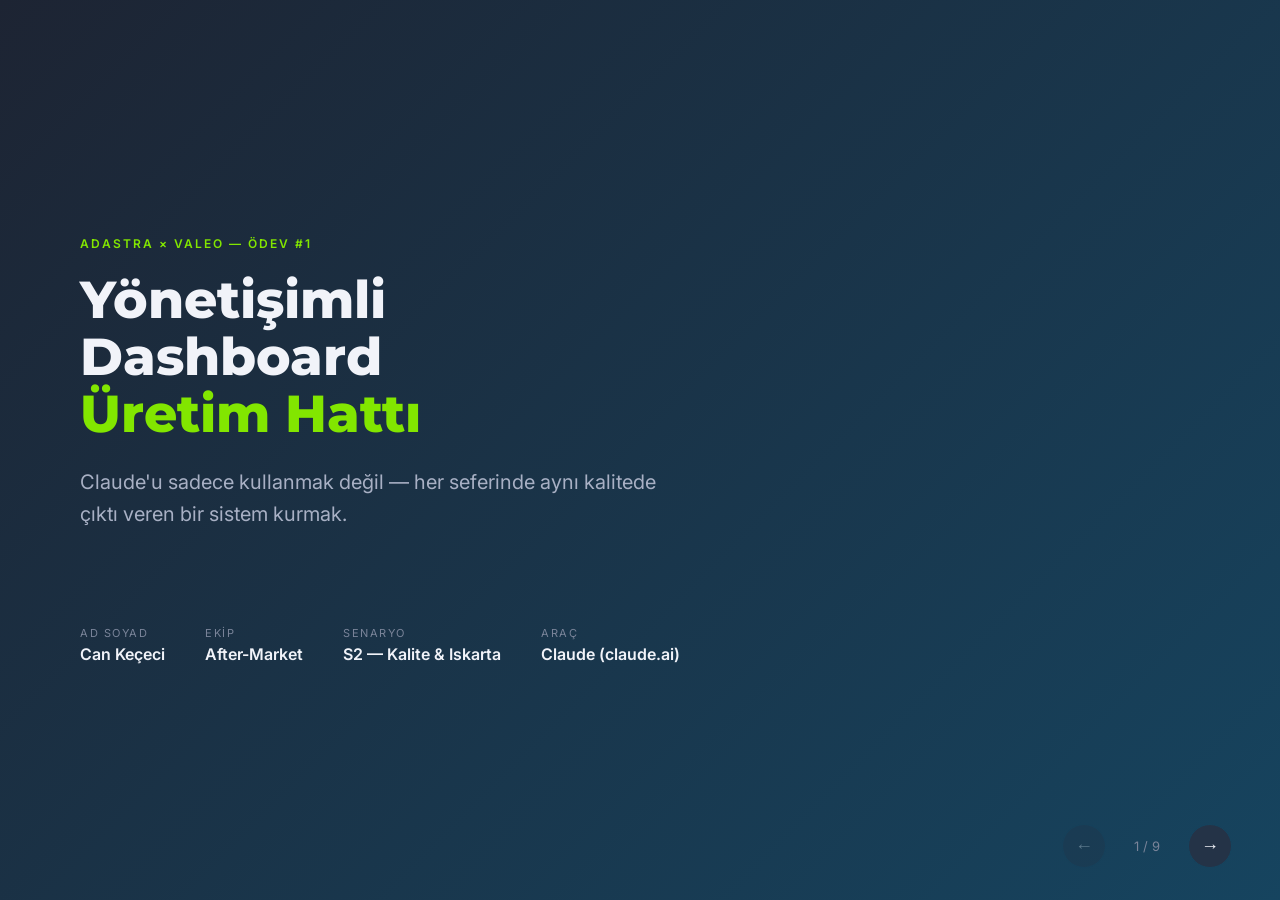
==== sunum.html @ 4c7a474b "Add presentation slides (sunum.html) https://claude.ai/code/session_01RUdrBZjEtfaz4QVchekswq" ====
<!DOCTYPE html>
<html lang="tr">
<head>
  <meta charset="UTF-8" />
  <meta name="viewport" content="width=device-width, initial-scale=1.0" />
  <title>VALEO — Ödev #1 Sunum</title>
  <style>
    @import url('https://fonts.googleapis.com/css2?family=Montserrat:wght@400;600;700;800&family=Inter:wght@400;500;600&display=swap');

    * { box-sizing: border-box; margin: 0; padding: 0; }

    body {
      font-family: 'Inter', sans-serif;
      background: #1D2433;
      color: #F1F3F9;
      height: 100vh;
      overflow: hidden;
    }

    .slides { width: 100%; height: 100vh; }

    .slide {
      display: none;
      width: 100%;
      height: 100vh;
      padding: 60px 80px;
      flex-direction: column;
      justify-content: center;
      position: relative;
    }
    .slide.active { display: flex; }

    /* Slide backgrounds */
    .slide-1 { background: linear-gradient(135deg, #1D2433 0%, #16445F 100%); }
    .slide-2 { background: #1D2433; }
    .slide-3 { background: #1D2433; }
    .slide-4 { background: #243347; }
    .slide-5 { background: #1D2433; }
    .slide-6 { background: #243347; }
    .slide-7 { background: #1D2433; }
    .slide-8 { background: #243347; }
    .slide-9 { background: linear-gradient(135deg, #16445F 0%, #1D2433 100%); }

    /* Typography */
    .tag {
      font-family: 'Inter', sans-serif;
      font-size: 12px;
      font-weight: 600;
      letter-spacing: 2px;
      text-transform: uppercase;
      color: #82E600;
      margin-bottom: 20px;
    }

    h1 {
      font-family: 'Montserrat', sans-serif;
      font-size: 52px;
      font-weight: 800;
      line-height: 1.1;
      margin-bottom: 24px;
    }

    h2 {
      font-family: 'Montserrat', sans-serif;
      font-size: 36px;
      font-weight: 700;
      margin-bottom: 32px;
      color: #F1F3F9;
    }

    h3 {
      font-family: 'Montserrat', sans-serif;
      font-size: 22px;
      font-weight: 600;
      color: #82E600;
      margin-bottom: 12px;
    }

    p {
      font-size: 18px;
      line-height: 1.7;
      color: #A8B0C4;
      max-width: 700px;
    }

    .accent { color: #82E600; }

    /* Cards */
    .cards {
      display: grid;
      gap: 20px;
      margin-top: 8px;
    }
    .cards-2 { grid-template-columns: 1fr 1fr; }
    .cards-3 { grid-template-columns: 1fr 1fr 1fr; }

    .card {
      background: #1D2433;
      border: 1px solid #16445F;
      border-radius: 12px;
      padding: 28px;
    }
    .card-green { border-left: 4px solid #82E600; }
    .card-blue  { border-left: 4px solid #16445F; }
    .card-red   { border-left: 4px solid #EF4444; }

    .card p { font-size: 15px; margin-top: 8px; }

    /* Big stat */
    .stat-row {
      display: flex;
      gap: 40px;
      margin-top: 16px;
    }
    .stat {
      text-align: center;
    }
    .stat-num {
      font-family: 'Montserrat', sans-serif;
      font-size: 48px;
      font-weight: 800;
      color: #82E600;
    }
    .stat-label {
      font-size: 13px;
      color: #7A8499;
      margin-top: 4px;
    }

    /* List */
    ul { list-style: none; margin-top: 8px; }
    ul li {
      font-size: 17px;
      color: #D8DCE8;
      padding: 10px 0;
      border-bottom: 1px solid #16445F;
      display: flex;
      align-items: center;
      gap: 12px;
    }
    ul li:last-child { border-bottom: none; }
    ul li .dot {
      width: 8px; height: 8px;
      background: #82E600;
      border-radius: 50%;
      flex-shrink: 0;
    }

    /* Compare table */
    .compare {
      display: grid;
      grid-template-columns: 1fr 1fr;
      gap: 24px;
      margin-top: 16px;
    }
    .compare-col {
      background: #1D2433;
      border-radius: 12px;
      padding: 28px;
      border: 1px solid #16445F;
    }
    .compare-col.bad  { border-top: 4px solid #EF4444; }
    .compare-col.good { border-top: 4px solid #82E600; }
    .compare-col h3 { font-size: 18px; margin-bottom: 16px; }
    .compare-col.bad h3  { color: #EF4444; }
    .compare-col.good h3 { color: #82E600; }
    .compare-col ul li { font-size: 15px; color: #A8B0C4; }

    /* Badge */
    .badge {
      display: inline-block;
      background: rgba(130,230,0,0.15);
      color: #82E600;
      border: 1px solid #82E600;
      border-radius: 20px;
      padding: 4px 14px;
      font-size: 13px;
      font-weight: 600;
      margin-bottom: 20px;
    }

    /* Cover subtitle */
    .cover-sub {
      font-size: 20px;
      color: #A8B0C4;
      margin-bottom: 48px;
      max-width: 600px;
      line-height: 1.6;
    }

    .cover-meta {
      display: flex;
      gap: 40px;
      margin-top: 48px;
    }
    .cover-meta-item label {
      font-size: 11px;
      letter-spacing: 1.5px;
      text-transform: uppercase;
      color: #7A8499;
      display: block;
      margin-bottom: 4px;
    }
    .cover-meta-item span {
      font-size: 16px;
      font-weight: 600;
      color: #F1F3F9;
    }

    /* Nav */
    .nav {
      position: fixed;
      bottom: 32px;
      right: 48px;
      display: flex;
      align-items: center;
      gap: 16px;
      z-index: 100;
    }
    .nav button {
      background: #243347;
      border: 1px solid #16445F;
      color: #F1F3F9;
      width: 44px; height: 44px;
      border-radius: 50%;
      font-size: 18px;
      cursor: pointer;
      transition: background 0.15s;
    }
    .nav button:hover { background: #82E600; color: #1D2433; }
    .nav button:disabled { opacity: 0.3; cursor: default; }
    .nav button:disabled:hover { background: #243347; color: #F1F3F9; }
    #slide-counter {
      font-size: 13px;
      color: #7A8499;
      min-width: 50px;
      text-align: center;
    }

    /* Progress bar */
    .progress {
      position: fixed;
      top: 0; left: 0;
      height: 3px;
      background: #82E600;
      transition: width 0.3s;
    }

    /* Scenario boxes */
    .scenario-grid {
      display: grid;
      grid-template-columns: 1fr 1fr 1fr;
      gap: 16px;
      margin-top: 16px;
    }
    .scenario-box {
      background: #1D2433;
      border: 1px solid #16445F;
      border-radius: 10px;
      padding: 20px;
    }
    .scenario-num {
      font-family: 'Montserrat', sans-serif;
      font-size: 28px;
      font-weight: 800;
      color: #82E600;
    }
    .scenario-box p { font-size: 13px; margin-top: 6px; }

    .divider {
      width: 48px;
      height: 4px;
      background: #82E600;
      border-radius: 2px;
      margin-bottom: 24px;
    }
  </style>
</head>
<body>

<div class="progress" id="progress"></div>

<div class="slides">

  <!-- Slayt 1: Kapak -->
  <div class="slide slide-1 active">
    <div class="tag">AdAstra × VALEO — Ödev #1</div>
    <h1>Yönetişimli<br>Dashboard<br><span class="accent">Üretim Hattı</span></h1>
    <p class="cover-sub">Claude'u sadece kullanmak değil — her seferinde aynı kalitede çıktı veren bir sistem kurmak.</p>
    <div class="cover-meta">
      <div class="cover-meta-item">
        <label>Ad Soyad</label>
        <span>Can Keçeci</span>
      </div>
      <div class="cover-meta-item">
        <label>Ekip</label>
        <span>After-Market</span>
      </div>
      <div class="cover-meta-item">
        <label>Senaryo</label>
        <span>S2 — Kalite & Iskarta</span>
      </div>
      <div class="cover-meta-item">
        <label>Araç</label>
        <span>Claude (claude.ai)</span>
      </div>
    </div>
  </div>

  <!-- Slayt 2: Problem -->
  <div class="slide slide-2">
    <div class="tag">Problem</div>
    <div class="divider"></div>
    <h2>Neden sadece<br>"prompt yazmak" yetmez?</h2>
    <div class="cards cards-2">
      <div class="card card-red">
        <h3>Şans faktörü</h3>
        <p>Yönetişim olmadan aynı prompt her seferinde farklı çıktı verir. Tutarsızlık kurumsal kullanımda kabul edilemez.</p>
      </div>
      <div class="card card-red">
        <h3>Ölçeklenemiyor</h3>
        <p>Onlarca kişi aynı standardı sohbete yapıştırırsa token maliyeti katlanır, sonuçlar yine de tutarsız olur.</p>
      </div>
      <div class="card card-green">
        <h3>Çözüm: Yönetişim katmanı</h3>
        <p>Kurallar + standart + veri → Project katmanına taşınır. Sohbet kısa kalır, çıktı her zaman standartta gelir.</p>
      </div>
      <div class="card card-green">
        <h3>Bu ödevin özü</h3>
        <p>İyi çıktı şansa bağlı değil. Sistem kurulunca her seferinde aynı kalite gelir — kişiden bağımsız.</p>
      </div>
    </div>
  </div>

  <!-- Slayt 3: Senaryo & Veri -->
  <div class="slide slide-3">
    <div class="tag">Senaryo & Veri</div>
    <div class="divider"></div>
    <h2>S2 — Kalite & Iskarta Takibi</h2>
    <p style="margin-bottom: 32px;">VALEO üretim hatlarında kalite sorunlarını izlemek, hata tipi / hat / tespit aşaması bazında iskartayı analiz etmek ve aksiyon önceliklendirmek için Kalite Mühendisi'ne yönelik dashboard.</p>
    <div class="stat-row">
      <div class="stat">
        <div class="stat-num">200</div>
        <div class="stat-label">Kayıt (sentetik)</div>
      </div>
      <div class="stat">
        <div class="stat-num">4</div>
        <div class="stat-label">Üretim Hattı</div>
      </div>
      <div class="stat">
        <div class="stat-num">7</div>
        <div class="stat-label">Hata Tipi</div>
      </div>
      <div class="stat">
        <div class="stat-num">39K</div>
        <div class="stat-label">Toplam PPM</div>
      </div>
      <div class="stat">
        <div class="stat-num">3.3M₺</div>
        <div class="stat-label">Toplam Iskarta</div>
      </div>
    </div>
  </div>

  <!-- Slayt 4: Yönetişim Mimarisi -->
  <div class="slide slide-4">
    <div class="tag">Yönetişim Mimarisi</div>
    <div class="divider"></div>
    <h2>3 katmanlı sistem</h2>
    <div class="cards cards-3">
      <div class="card card-green">
        <h3>Kalıcı Talimat</h3>
        <p>10 kural Project Instructions'a yazıldı. Her sohbette otomatik geçerli — tekrar yazmak gerekmiyor.</p>
        <br>
        <p style="color:#82E600; font-size:13px;">Veriyi koda gömme · Türkçe etiket · ₺ biçimi · inline CSS yasak</p>
      </div>
      <div class="card card-green">
        <h3>Knowledge Dosyası</h3>
        <p>Üretim standardı (renk, tipografi, ekran anatomisi) Knowledge'a yüklendi. Sohbete yapıştırılmıyor.</p>
        <br>
        <p style="color:#82E600; font-size:13px;">uretim-standardi.md · renk.md</p>
      </div>
      <div class="card card-green">
        <h3>Veri Dosyası</h3>
        <p>200 satır veri.csv Knowledge olarak bağlandı. Sohbete kopyala-yapıştır yok, bağlam şişmiyor.</p>
        <br>
        <p style="color:#82E600; font-size:13px;">veri.csv → 483 Deformasyon ✅</p>
      </div>
    </div>
  </div>

  <!-- Slayt 5: Tur A vs B -->
  <div class="slide slide-5">
    <div class="tag">Karşılaştırma</div>
    <div class="divider"></div>
    <h2>Tur A vs Tur B</h2>
    <div class="compare">
      <div class="compare-col bad">
        <h3>Tur A — Donatımsız</h3>
        <ul>
          <li><div class="dot" style="background:#EF4444"></div>Yönetişim yok, boş sohbet</li>
          <li><div class="dot" style="background:#EF4444"></div>Veri koda gömülmüş (32 satır)</li>
          <li><div class="dot" style="background:#EF4444"></div>Inline CSS — standart dışı</li>
          <li><div class="dot" style="background:#EF4444"></div>Türkçe/İngilizce karışık etiket</li>
          <li><div class="dot" style="background:#EF4444"></div>Boş veri durumu yok</li>
        </ul>
      </div>
      <div class="compare-col good">
        <h3>Tur B — Donatılmış</h3>
        <ul>
          <li><div class="dot"></div>Project + Talimat + Knowledge aktif</li>
          <li><div class="dot"></div>Veri Knowledge'dan canlı okundu</li>
          <li><div class="dot"></div>Ayrı style.css — standart uygulandı</li>
          <li><div class="dot"></div>Tüm etiketler Türkçe</li>
          <li><div class="dot"></div>Her ekranda boş/hata/yükleme durumu</li>
        </ul>
      </div>
    </div>
  </div>

  <!-- Slayt 6: Dashboard -->
  <div class="slide slide-6">
    <div class="tag">Çıktı</div>
    <div class="divider"></div>
    <h2>4 Ekranlı Dashboard</h2>
    <div class="cards cards-2">
      <div class="card card-blue">
        <h3>E1 — Özet KPI</h3>
        <p>PPM, İlk Geçiş Verimi, Toplam Iskarta ₺, Müşteri İade oranı. Renk = anlam: kırmızı kritik, yeşil iyi.</p>
      </div>
      <div class="card card-blue">
        <h3>E2 — Trend</h3>
        <p>Haftalık PPM trend çizgisi + aylık iskarta maliyet grafiği. İyileşiyor mu, kötüleşiyor mu?</p>
      </div>
      <div class="card card-blue">
        <h3>E3 — Pareto</h3>
        <p>Hata tipi Pareto analizi + hat bazlı maliyet kırılımı. Hangi hata en fazla maliyet yaratıyor?</p>
      </div>
      <div class="card card-blue">
        <h3>E4 — Detay</h3>
        <p>Filtrelenebilir kayıt tablosu. Hat, hata tipi, tespit aşamasına göre filtreleme + durum sütunu.</p>
      </div>
    </div>
  </div>

  <!-- Slayt 7: Doğrulama -->
  <div class="slide slide-7">
    <div class="tag">Doğrulama</div>
    <div class="divider"></div>
    <h2>6 Senaryo — 6/6 Başarılı</h2>
    <div class="scenario-grid">
      <div class="scenario-box">
        <div class="scenario-num">S1</div>
        <h3 style="font-size:15px; margin:8px 0 4px;">Tekrarlanabilirlik</h3>
        <p>Aynı prompt 2 kez → aynı 4 ekran yapısı, aynı standart ✅</p>
      </div>
      <div class="scenario-box">
        <div class="scenario-num">S2</div>
        <h3 style="font-size:15px; margin:8px 0 4px;">Boş Veri</h3>
        <p>Veri sıfırlandı → dashboard çökmedi, boş-durum mesajı gösterdi ✅</p>
      </div>
      <div class="scenario-box">
        <div class="scenario-num">S3</div>
        <h3 style="font-size:15px; margin:8px 0 4px;">Kural İhlali</h3>
        <p>"Veriyi koda göm" istendi → talimat engelledi, Knowledge'dan okudu ✅</p>
      </div>
      <div class="scenario-box">
        <div class="scenario-num">S4</div>
        <h3 style="font-size:15px; margin:8px 0 4px;">Standart Uygulanışı</h3>
        <p>"KPI panosu üret" → 2 kelimeyle tüm standart otomatik geldi ✅</p>
      </div>
      <div class="scenario-box">
        <div class="scenario-num">S5</div>
        <h3 style="font-size:15px; margin:8px 0 4px;">Canlı Veri</h3>
        <p>Deformasyon sorgusu → Claude: 483, CSV: 483 — birebir eşleşti ✅</p>
      </div>
      <div class="scenario-box">
        <div class="scenario-num">S6</div>
        <h3 style="font-size:15px; margin:8px 0 4px;">Context Bütçesi</h3>
        <p>Claude kendi bağlam yönetimi mimarisini açıkladı ✅</p>
      </div>
    </div>
  </div>

  <!-- Slayt 8: Öğrenilen -->
  <div class="slide slide-8">
    <div class="tag">Öğrenilenler</div>
    <div class="divider"></div>
    <h2>3 Temel Çıkarım</h2>
    <ul style="max-width: 700px;">
      <li>
        <div class="dot"></div>
        <div>
          <strong>Yönetişim = tekrarlanabilirlik.</strong>
          <span style="color:#A8B0C4;"> Talimat + Knowledge olmadan iyi çıktı şansa bağlı. Sistem kurulunca şans denklemden çıkıyor.</span>
        </div>
      </li>
      <li>
        <div class="dot"></div>
        <div>
          <strong>Context bütçesi kurumsal önceliktir.</strong>
          <span style="color:#A8B0C4;"> Standartları sohbete yapıştırmak yerine Knowledge'a taşımak token maliyetini ve tutarsızlığı aynı anda çözüyor.</span>
        </div>
      </li>
      <li>
        <div class="dot"></div>
        <div>
          <strong>Değerlendirilen çıktı değil, sistem.</strong>
          <span style="color:#A8B0C4;"> Tek seferlik güzel dashboard yapmak kolay. Aynı standardı her seferinde üreten bir yapı kurmak asıl yetkinlik.</span>
        </div>
      </li>
    </ul>
  </div>

  <!-- Slayt 9: Kapanış -->
  <div class="slide slide-9">
    <div class="tag">Teşekkürler</div>
    <h1>Sistem kuruldu.<br><span class="accent">Standart</span><br>artık otomatik.</h1>
    <div class="cover-meta" style="margin-top: 48px;">
      <div class="cover-meta-item">
        <label>Ad Soyad</label>
        <span>Can Keçeci</span>
      </div>
      <div class="cover-meta-item">
        <label>Araç</label>
        <span>Claude (claude.ai)</span>
      </div>
      <div class="cover-meta-item">
        <label>Senaryo</label>
        <span>S2 — Kalite & Iskarta</span>
      </div>
      <div class="cover-meta-item">
        <label>Sonuç</label>
        <span style="color:#82E600;">6/6 Doğrulama ✅</span>
      </div>
    </div>
  </div>

</div>

<!-- Navigation -->
<div class="nav">
  <button id="prev" onclick="changeSlide(-1)" disabled>←</button>
  <span id="slide-counter">1 / 9</span>
  <button id="next" onclick="changeSlide(1)">→</button>
</div>

<script>
  let current = 0;
  const slides = document.querySelectorAll('.slide');
  const total = slides.length;

  function changeSlide(dir) {
    slides[current].classList.remove('active');
    current = Math.max(0, Math.min(total - 1, current + dir));
    slides[current].classList.add('active');
    document.getElementById('slide-counter').textContent = (current + 1) + ' / ' + total;
    document.getElementById('prev').disabled = current === 0;
    document.getElementById('next').disabled = current === total - 1;
    document.getElementById('progress').style.width = ((current + 1) / total * 100) + '%';
  }

  document.addEventListener('keydown', function(e) {
    if (e.key === 'ArrowRight' || e.key === 'ArrowDown') changeSlide(1);
    if (e.key === 'ArrowLeft'  || e.key === 'ArrowUp')   changeSlide(-1);
  });

  document.getElementById('progress').style.width = (1 / total * 100) + '%';
</script>
</body>
</html>
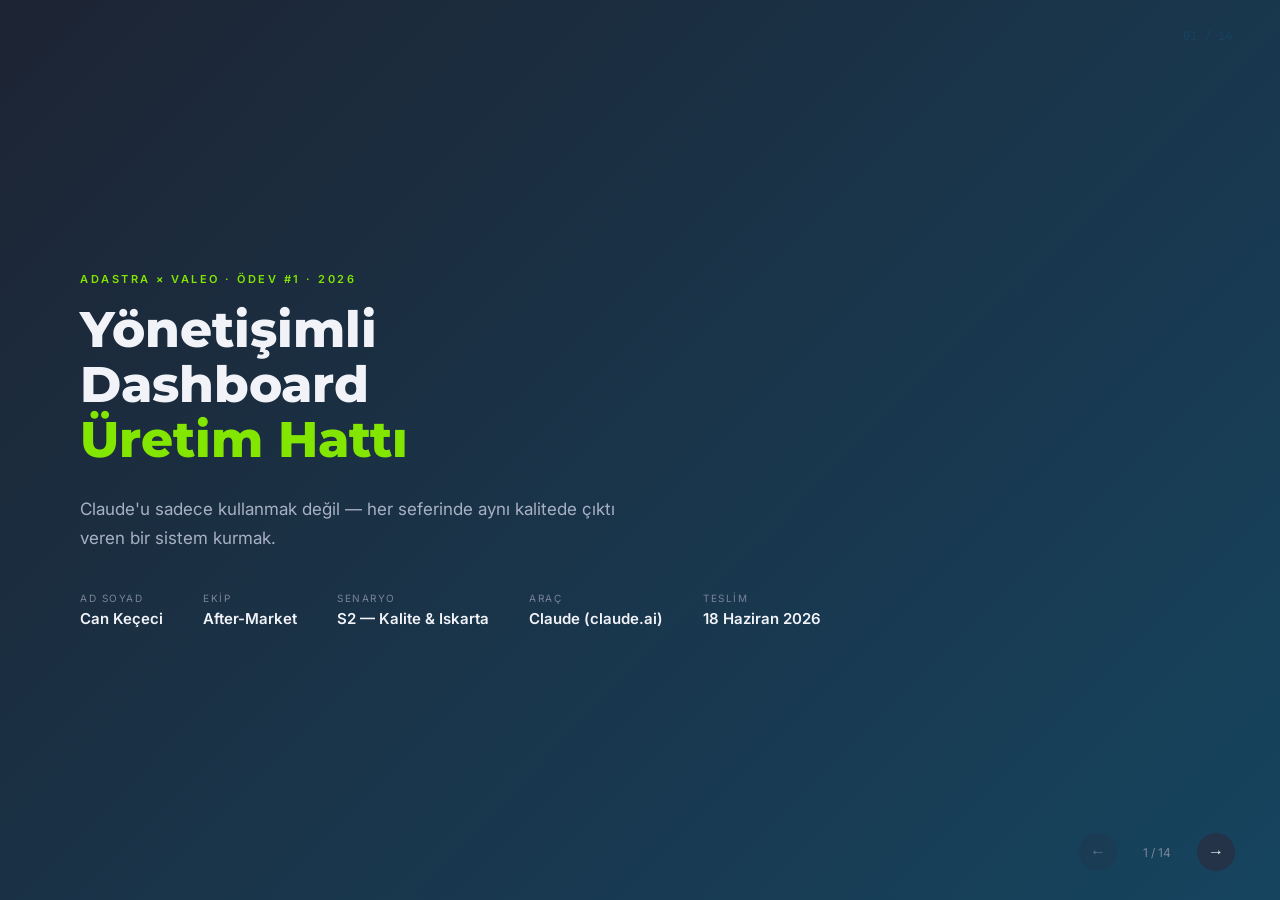
==== commit ca0ad980: "Update presentation to 14 detailed slides https://claude.ai/code/session_01RUdrBZjEtfaz4QVchekswq" ====
--- a/sunum.html
+++ b/sunum.html
@@ -5,7 +5,7 @@
   <meta name="viewport" content="width=device-width, initial-scale=1.0" />
   <title>VALEO — Ödev #1 Sunum</title>
   <style>
-    @import url('https://fonts.googleapis.com/css2?family=Montserrat:wght@400;600;700;800&family=Inter:wght@400;500;600&display=swap');
+    @import url('https://fonts.googleapis.com/css2?family=Montserrat:wght@400;600;700;800&family=Inter:wght@400;500;600&family=JetBrains+Mono:wght@400;500&display=swap');
 
     * { box-sizing: border-box; margin: 0; padding: 0; }
 
@@ -23,221 +23,219 @@
       display: none;
       width: 100%;
       height: 100vh;
-      padding: 60px 80px;
+      padding: 52px 80px;
       flex-direction: column;
       justify-content: center;
       position: relative;
     }
     .slide.active { display: flex; }
 
-    /* Slide backgrounds */
-    .slide-1 { background: linear-gradient(135deg, #1D2433 0%, #16445F 100%); }
-    .slide-2 { background: #1D2433; }
-    .slide-3 { background: #1D2433; }
-    .slide-4 { background: #243347; }
-    .slide-5 { background: #1D2433; }
-    .slide-6 { background: #243347; }
-    .slide-7 { background: #1D2433; }
-    .slide-8 { background: #243347; }
-    .slide-9 { background: linear-gradient(135deg, #16445F 0%, #1D2433 100%); }
-
-    /* Typography */
+    .slide-cover  { background: linear-gradient(135deg, #1D2433 0%, #16445F 100%); }
+    .slide-dark   { background: #1D2433; }
+    .slide-mid    { background: #243347; }
+    .slide-close  { background: linear-gradient(135deg, #16445F 0%, #1D2433 100%); }
+
     .tag {
-      font-family: 'Inter', sans-serif;
-      font-size: 12px;
+      font-size: 11px;
       font-weight: 600;
-      letter-spacing: 2px;
+      letter-spacing: 2.5px;
       text-transform: uppercase;
       color: #82E600;
+      margin-bottom: 16px;
+    }
+    .divider {
+      width: 40px; height: 4px;
+      background: #82E600;
+      border-radius: 2px;
       margin-bottom: 20px;
     }
-
     h1 {
       font-family: 'Montserrat', sans-serif;
-      font-size: 52px;
+      font-size: 50px;
       font-weight: 800;
       line-height: 1.1;
-      margin-bottom: 24px;
-    }
-
+      margin-bottom: 20px;
+    }
     h2 {
       font-family: 'Montserrat', sans-serif;
-      font-size: 36px;
+      font-size: 32px;
       font-weight: 700;
-      margin-bottom: 32px;
-      color: #F1F3F9;
-    }
-
+      margin-bottom: 24px;
+    }
     h3 {
       font-family: 'Montserrat', sans-serif;
-      font-size: 22px;
+      font-size: 15px;
       font-weight: 600;
       color: #82E600;
-      margin-bottom: 12px;
-    }
-
-    p {
-      font-size: 18px;
-      line-height: 1.7;
-      color: #A8B0C4;
-      max-width: 700px;
-    }
-
+      margin-bottom: 8px;
+    }
+    p { font-size: 15px; line-height: 1.65; color: #A8B0C4; }
     .accent { color: #82E600; }
+    strong { color: #F1F3F9; }
 
     /* Cards */
-    .cards {
-      display: grid;
-      gap: 20px;
-      margin-top: 8px;
-    }
+    .cards { display: grid; gap: 16px; }
     .cards-2 { grid-template-columns: 1fr 1fr; }
     .cards-3 { grid-template-columns: 1fr 1fr 1fr; }
+    .cards-4 { grid-template-columns: 1fr 1fr 1fr 1fr; }
 
     .card {
       background: #1D2433;
       border: 1px solid #16445F;
-      border-radius: 12px;
-      padding: 28px;
-    }
-    .card-green { border-left: 4px solid #82E600; }
-    .card-blue  { border-left: 4px solid #16445F; }
-    .card-red   { border-left: 4px solid #EF4444; }
-
-    .card p { font-size: 15px; margin-top: 8px; }
-
-    /* Big stat */
-    .stat-row {
-      display: flex;
-      gap: 40px;
-      margin-top: 16px;
-    }
-    .stat {
-      text-align: center;
-    }
+      border-radius: 10px;
+      padding: 22px;
+    }
+    .card-g { border-left: 3px solid #82E600; }
+    .card-b { border-left: 3px solid #16445F; }
+    .card-r { border-left: 3px solid #EF4444; }
+    .card-top-g { border-top: 3px solid #82E600; border-left: none; }
+    .card-top-r { border-top: 3px solid #EF4444; border-left: none; }
+
+    /* Stats */
+    .stat-row { display: flex; gap: 36px; margin-top: 16px; flex-wrap: wrap; }
+    .stat { text-align: center; }
     .stat-num {
       font-family: 'Montserrat', sans-serif;
-      font-size: 48px;
+      font-size: 44px;
       font-weight: 800;
       color: #82E600;
-    }
-    .stat-label {
-      font-size: 13px;
-      color: #7A8499;
-      margin-top: 4px;
-    }
+      line-height: 1;
+    }
+    .stat-label { font-size: 12px; color: #7A8499; margin-top: 6px; }
 
     /* List */
-    ul { list-style: none; margin-top: 8px; }
+    ul { list-style: none; }
     ul li {
-      font-size: 17px;
+      font-size: 15px;
       color: #D8DCE8;
-      padding: 10px 0;
+      padding: 9px 0;
       border-bottom: 1px solid #16445F;
       display: flex;
-      align-items: center;
-      gap: 12px;
+      align-items: flex-start;
+      gap: 10px;
     }
     ul li:last-child { border-bottom: none; }
-    ul li .dot {
-      width: 8px; height: 8px;
+    .dot {
+      width: 7px; height: 7px;
       background: #82E600;
       border-radius: 50%;
       flex-shrink: 0;
-    }
-
-    /* Compare table */
-    .compare {
-      display: grid;
-      grid-template-columns: 1fr 1fr;
-      gap: 24px;
-      margin-top: 16px;
-    }
+      margin-top: 5px;
+    }
+    .dot-r { background: #EF4444; }
+
+    /* Code */
+    code {
+      font-family: 'JetBrains Mono', monospace;
+      font-size: 13px;
+      background: #16445F;
+      color: #82E600;
+      padding: 2px 8px;
+      border-radius: 4px;
+    }
+
+    /* Compare */
+    .compare { display: grid; grid-template-columns: 1fr 1fr; gap: 20px; margin-top: 8px; }
     .compare-col {
       background: #1D2433;
-      border-radius: 12px;
-      padding: 28px;
+      border-radius: 10px;
+      padding: 24px;
       border: 1px solid #16445F;
     }
-    .compare-col.bad  { border-top: 4px solid #EF4444; }
-    .compare-col.good { border-top: 4px solid #82E600; }
-    .compare-col h3 { font-size: 18px; margin-bottom: 16px; }
-    .compare-col.bad h3  { color: #EF4444; }
+    .compare-col.bad  { border-top: 3px solid #EF4444; }
+    .compare-col.good { border-top: 3px solid #82E600; }
+    .compare-col h3 { font-size: 16px; margin-bottom: 14px; }
+    .compare-col.bad  h3 { color: #EF4444; }
     .compare-col.good h3 { color: #82E600; }
-    .compare-col ul li { font-size: 15px; color: #A8B0C4; }
-
-    /* Badge */
-    .badge {
-      display: inline-block;
-      background: rgba(130,230,0,0.15);
+
+    /* Scenario boxes */
+    .scenario-grid { display: grid; grid-template-columns: 1fr 1fr 1fr; gap: 14px; margin-top: 12px; }
+    .scenario-box {
+      background: #1D2433;
+      border: 1px solid #16445F;
+      border-radius: 10px;
+      padding: 18px;
+    }
+    .scenario-num {
+      font-family: 'Montserrat', sans-serif;
+      font-size: 26px;
+      font-weight: 800;
       color: #82E600;
-      border: 1px solid #82E600;
-      border-radius: 20px;
-      padding: 4px 14px;
-      font-size: 13px;
-      font-weight: 600;
-      margin-bottom: 20px;
-    }
-
-    /* Cover subtitle */
-    .cover-sub {
-      font-size: 20px;
-      color: #A8B0C4;
-      margin-bottom: 48px;
-      max-width: 600px;
-      line-height: 1.6;
-    }
-
-    .cover-meta {
-      display: flex;
-      gap: 40px;
-      margin-top: 48px;
-    }
+    }
+    .scenario-box h3 { font-size: 13px; margin: 6px 0 4px; }
+    .scenario-box p { font-size: 12px; }
+
+    /* Cover meta */
+    .cover-meta { display: flex; gap: 40px; margin-top: 40px; flex-wrap: wrap; }
     .cover-meta-item label {
-      font-size: 11px;
+      font-size: 10px;
       letter-spacing: 1.5px;
       text-transform: uppercase;
       color: #7A8499;
       display: block;
       margin-bottom: 4px;
     }
-    .cover-meta-item span {
-      font-size: 16px;
+    .cover-meta-item span { font-size: 15px; font-weight: 600; }
+
+    /* Badge */
+    .badge {
+      display: inline-block;
+      background: rgba(130,230,0,0.12);
+      color: #82E600;
+      border: 1px solid rgba(130,230,0,0.4);
+      border-radius: 20px;
+      padding: 3px 12px;
+      font-size: 12px;
       font-weight: 600;
-      color: #F1F3F9;
-    }
+      margin-right: 8px;
+      margin-bottom: 8px;
+    }
+    .badge-r {
+      background: rgba(239,68,68,0.12);
+      color: #EF4444;
+      border-color: rgba(239,68,68,0.4);
+    }
+
+    /* Two-col layout */
+    .two-col { display: grid; grid-template-columns: 1fr 1fr; gap: 40px; align-items: start; }
+    .two-col-3 { display: grid; grid-template-columns: 1.2fr 1fr; gap: 40px; align-items: start; }
+
+    /* Flow diagram */
+    .flow { display: flex; align-items: center; gap: 12px; margin: 16px 0; flex-wrap: wrap; }
+    .flow-box {
+      background: #243347;
+      border: 1px solid #16445F;
+      border-radius: 8px;
+      padding: 10px 16px;
+      font-size: 13px;
+      text-align: center;
+    }
+    .flow-arrow { color: #82E600; font-size: 20px; }
 
     /* Nav */
     .nav {
       position: fixed;
-      bottom: 32px;
-      right: 48px;
+      bottom: 28px;
+      right: 44px;
       display: flex;
       align-items: center;
-      gap: 16px;
+      gap: 14px;
       z-index: 100;
     }
     .nav button {
       background: #243347;
       border: 1px solid #16445F;
       color: #F1F3F9;
-      width: 44px; height: 44px;
+      width: 40px; height: 40px;
       border-radius: 50%;
-      font-size: 18px;
+      font-size: 16px;
       cursor: pointer;
       transition: background 0.15s;
     }
-    .nav button:hover { background: #82E600; color: #1D2433; }
+    .nav button:hover:not(:disabled) { background: #82E600; color: #1D2433; }
     .nav button:disabled { opacity: 0.3; cursor: default; }
-    .nav button:disabled:hover { background: #243347; color: #F1F3F9; }
-    #slide-counter {
-      font-size: 13px;
-      color: #7A8499;
-      min-width: 50px;
-      text-align: center;
-    }
-
-    /* Progress bar */
+    #slide-counter { font-size: 12px; color: #7A8499; min-width: 50px; text-align: center; }
+
     .progress {
       position: fixed;
       top: 0; left: 0;
@@ -246,293 +244,450 @@
       transition: width 0.3s;
     }
 
-    /* Scenario boxes */
-    .scenario-grid {
-      display: grid;
-      grid-template-columns: 1fr 1fr 1fr;
-      gap: 16px;
-      margin-top: 16px;
-    }
-    .scenario-box {
-      background: #1D2433;
-      border: 1px solid #16445F;
-      border-radius: 10px;
-      padding: 20px;
-    }
-    .scenario-num {
-      font-family: 'Montserrat', sans-serif;
-      font-size: 28px;
-      font-weight: 800;
-      color: #82E600;
-    }
-    .scenario-box p { font-size: 13px; margin-top: 6px; }
-
-    .divider {
-      width: 48px;
-      height: 4px;
-      background: #82E600;
-      border-radius: 2px;
-      margin-bottom: 24px;
+    /* Slide number top-right */
+    .slide-num {
+      position: absolute;
+      top: 28px; right: 48px;
+      font-size: 12px;
+      color: #16445F;
+      font-family: 'JetBrains Mono', monospace;
     }
   </style>
 </head>
 <body>
-
 <div class="progress" id="progress"></div>
-
 <div class="slides">
 
-  <!-- Slayt 1: Kapak -->
-  <div class="slide slide-1 active">
-    <div class="tag">AdAstra × VALEO — Ödev #1</div>
+  <!-- 1. KAPAK -->
+  <div class="slide slide-cover active">
+    <div class="slide-num">01 / 14</div>
+    <div class="tag">AdAstra × VALEO · Ödev #1 · 2026</div>
     <h1>Yönetişimli<br>Dashboard<br><span class="accent">Üretim Hattı</span></h1>
-    <p class="cover-sub">Claude'u sadece kullanmak değil — her seferinde aynı kalitede çıktı veren bir sistem kurmak.</p>
+    <p style="max-width:560px; font-size:17px; margin-top:8px;">Claude'u sadece kullanmak değil — her seferinde aynı kalitede çıktı veren bir sistem kurmak.</p>
     <div class="cover-meta">
-      <div class="cover-meta-item">
-        <label>Ad Soyad</label>
-        <span>Can Keçeci</span>
-      </div>
-      <div class="cover-meta-item">
-        <label>Ekip</label>
-        <span>After-Market</span>
-      </div>
-      <div class="cover-meta-item">
-        <label>Senaryo</label>
-        <span>S2 — Kalite & Iskarta</span>
-      </div>
-      <div class="cover-meta-item">
-        <label>Araç</label>
-        <span>Claude (claude.ai)</span>
-      </div>
-    </div>
-  </div>
-
-  <!-- Slayt 2: Problem -->
-  <div class="slide slide-2">
-    <div class="tag">Problem</div>
-    <div class="divider"></div>
-    <h2>Neden sadece<br>"prompt yazmak" yetmez?</h2>
-    <div class="cards cards-2">
-      <div class="card card-red">
-        <h3>Şans faktörü</h3>
-        <p>Yönetişim olmadan aynı prompt her seferinde farklı çıktı verir. Tutarsızlık kurumsal kullanımda kabul edilemez.</p>
-      </div>
-      <div class="card card-red">
-        <h3>Ölçeklenemiyor</h3>
-        <p>Onlarca kişi aynı standardı sohbete yapıştırırsa token maliyeti katlanır, sonuçlar yine de tutarsız olur.</p>
-      </div>
-      <div class="card card-green">
-        <h3>Çözüm: Yönetişim katmanı</h3>
-        <p>Kurallar + standart + veri → Project katmanına taşınır. Sohbet kısa kalır, çıktı her zaman standartta gelir.</p>
-      </div>
-      <div class="card card-green">
-        <h3>Bu ödevin özü</h3>
-        <p>İyi çıktı şansa bağlı değil. Sistem kurulunca her seferinde aynı kalite gelir — kişiden bağımsız.</p>
-      </div>
-    </div>
-  </div>
-
-  <!-- Slayt 3: Senaryo & Veri -->
-  <div class="slide slide-3">
-    <div class="tag">Senaryo & Veri</div>
+      <div class="cover-meta-item"><label>Ad Soyad</label><span>Can Keçeci</span></div>
+      <div class="cover-meta-item"><label>Ekip</label><span>After-Market</span></div>
+      <div class="cover-meta-item"><label>Senaryo</label><span>S2 — Kalite & Iskarta</span></div>
+      <div class="cover-meta-item"><label>Araç</label><span>Claude (claude.ai)</span></div>
+      <div class="cover-meta-item"><label>Teslim</label><span>18 Haziran 2026</span></div>
+    </div>
+  </div>
+
+  <!-- 2. SENARYO -->
+  <div class="slide slide-dark">
+    <div class="slide-num">02 / 14</div>
+    <div class="tag">Adım 1 — Senaryo Seçimi</div>
     <div class="divider"></div>
     <h2>S2 — Kalite & Iskarta Takibi</h2>
-    <p style="margin-bottom: 32px;">VALEO üretim hatlarında kalite sorunlarını izlemek, hata tipi / hat / tespit aşaması bazında iskartayı analiz etmek ve aksiyon önceliklendirmek için Kalite Mühendisi'ne yönelik dashboard.</p>
-    <div class="stat-row">
-      <div class="stat">
-        <div class="stat-num">200</div>
-        <div class="stat-label">Kayıt (sentetik)</div>
-      </div>
-      <div class="stat">
-        <div class="stat-num">4</div>
-        <div class="stat-label">Üretim Hattı</div>
-      </div>
-      <div class="stat">
-        <div class="stat-num">7</div>
-        <div class="stat-label">Hata Tipi</div>
-      </div>
-      <div class="stat">
-        <div class="stat-num">39K</div>
-        <div class="stat-label">Toplam PPM</div>
-      </div>
-      <div class="stat">
-        <div class="stat-num">3.3M₺</div>
-        <div class="stat-label">Toplam Iskarta</div>
-      </div>
-    </div>
-  </div>
-
-  <!-- Slayt 4: Yönetişim Mimarisi -->
-  <div class="slide slide-4">
-    <div class="tag">Yönetişim Mimarisi</div>
-    <div class="divider"></div>
-    <h2>3 katmanlı sistem</h2>
+    <div class="two-col">
+      <div>
+        <p style="font-size:16px; margin-bottom:20px;">VALEO üretim hatlarında ortaya çıkan kalite sorunlarını ve iskarta maliyetlerini izlemek, hata tipi / hat / tespit aşaması bazında analiz etmek ve aksiyon önceliklendirmek için tasarlandı.</p>
+        <p style="margin-bottom:16px;"><strong>Hedef Persona:</strong> Kalite Mühendisi</p>
+        <p><strong>Panonun cevapladığı 3 soru:</strong></p>
+        <ul style="margin-top:12px;">
+          <li><div class="dot"></div>Bu dönemde hangi hata tipi en fazla iskarta maliyetine yol açtı?</li>
+          <li><div class="dot"></div>PPM trendi iyileşiyor mu, kötüleşiyor mu?</li>
+          <li><div class="dot"></div>Müşteriye ulaşan hatalar hangi hat/parçada yoğunlaşıyor?</li>
+        </ul>
+      </div>
+      <div class="stat-row" style="flex-direction:column; gap:14px;">
+        <div class="card card-g">
+          <div class="stat-num" style="font-size:36px;">S2</div>
+          <p style="margin-top:4px;">7 senaryo arasından seçildi</p>
+        </div>
+        <div class="card card-b">
+          <h3>Persona</h3>
+          <p>Kalite Mühendisi — günlük hat takibi yapan, PPM ve iskarta maliyetini izleyen kullanıcı</p>
+        </div>
+      </div>
+    </div>
+  </div>
+
+  <!-- 3. SENTETİK VERİ -->
+  <div class="slide slide-mid">
+    <div class="slide-num">03 / 14</div>
+    <div class="tag">Adım 2 — Sentetik Veri</div>
+    <div class="divider"></div>
+    <h2>200 Satır Sentetik Veri Üretildi</h2>
+    <div class="two-col">
+      <div>
+        <p style="margin-bottom:20px;">Gerçek VALEO verisi kullanılmadı. Claude'a senaryo parametreleri verildi, <code>veri.csv</code> dosyası üretildi ve Claude Project'e Knowledge dosyası olarak yüklendi.</p>
+        <div class="cards cards-2" style="margin-top:8px;">
+          <div class="card card-b"><h3>Kolonlar</h3><p>Tarih · Parça No · Hat · Vardiya · Hata Tipi · Hata Adedi · Üretim Adedi · Iskarta ₺ · Tespit Aşaması</p></div>
+          <div class="card card-b"><h3>Dönem</h3><p>01.01.2024 – 15.07.2024<br>6.5 aylık üretim verisi</p></div>
+        </div>
+      </div>
+      <div class="stat-row" style="flex-direction:column; gap:10px; margin-top:0;">
+        <div style="display:grid; grid-template-columns:1fr 1fr; gap:10px;">
+          <div class="card"><div class="stat-num" style="font-size:36px;">200</div><div class="stat-label">Satır</div></div>
+          <div class="card"><div class="stat-num" style="font-size:36px;">4</div><div class="stat-label">Üretim Hattı</div></div>
+          <div class="card"><div class="stat-num" style="font-size:36px;">7</div><div class="stat-label">Hata Tipi</div></div>
+          <div class="card"><div class="stat-num" style="font-size:36px;">4</div><div class="stat-label">Tespit Aşaması</div></div>
+        </div>
+        <div class="card card-g"><div class="stat-num" style="font-size:28px;">~39K PPM</div><p style="margin-top:4px;">Toplam iskarta: ~3.3M ₺</p></div>
+      </div>
+    </div>
+  </div>
+
+  <!-- 4. YÖNETİŞİM KURULUMU -->
+  <div class="slide slide-dark">
+    <div class="slide-num">04 / 14</div>
+    <div class="tag">Adım 3 — Yönetişim Katmanı</div>
+    <div class="divider"></div>
+    <h2>Claude Project Kurulumu</h2>
     <div class="cards cards-3">
-      <div class="card card-green">
-        <h3>Kalıcı Talimat</h3>
-        <p>10 kural Project Instructions'a yazıldı. Her sohbette otomatik geçerli — tekrar yazmak gerekmiyor.</p>
+      <div class="card card-g">
+        <h3>1. Claude Project Açıldı</h3>
+        <p>claude.ai → Projects → "Kalite Ödev Dosyası" projesi oluşturuldu. Tüm yönetişim bileşenleri bu proje altında toplandı. Her yeni sohbet otomatik olarak bu bağlamda açıldı.</p>
+      </div>
+      <div class="card card-g">
+        <h3>2. Kalıcı Talimat Yazıldı</h3>
+        <p>Project Instructions alanına <strong>10 kural</strong> yazıldı. Örnekler:</p>
         <br>
-        <p style="color:#82E600; font-size:13px;">Veriyi koda gömme · Türkçe etiket · ₺ biçimi · inline CSS yasak</p>
-      </div>
-      <div class="card card-green">
-        <h3>Knowledge Dosyası</h3>
-        <p>Üretim standardı (renk, tipografi, ekran anatomisi) Knowledge'a yüklendi. Sohbete yapıştırılmıyor.</p>
+        <p><code>Veriyi koda gömme</code><br><code>Türkçe etiket kullan</code><br><code>₺ biçimi: 1.250.000 ₺</code><br><code>inline CSS yasak</code><br><code>Boş/hata/yükleme durumu zorunlu</code></p>
+      </div>
+      <div class="card card-g">
+        <h3>3. Knowledge Dosyası Yüklendi</h3>
+        <p><code>uretim-standardi.md</code> dosyası Project Knowledge'a yüklendi. Renk paleti, tipografi, 4 ekran anatomisi, grafik seçim kuralları burada. Sohbete yapıştırılmıyor — Claude ihtiyaç duyduğunda okuyor.</p>
+      </div>
+    </div>
+    <div style="margin-top:20px;">
+      <p style="font-size:14px; color:#7A8499;">Her yeni sohbette kurallar ve standart otomatik aktif — kullanıcının tekrar açıklamasına gerek yok.</p>
+    </div>
+  </div>
+
+  <!-- 5. GITHUB & CODE.GS -->
+  <div class="slide slide-mid">
+    <div class="slide-num">05 / 14</div>
+    <div class="tag">Adım 3 — Veri Bağlantısı</div>
+    <div class="divider"></div>
+    <h2>GitHub Kullanıldı — code.gs Neden Gerekmedi?</h2>
+    <div class="two-col">
+      <div>
+        <p style="margin-bottom:20px;">Tüm proje dosyaları <strong>GitHub reposunda</strong> tutuldu ve versiyon kontrolü sağlandı. Veri bağlantısı için ise farklı bir yol seçildi.</p>
+        <div class="card card-r" style="margin-bottom:16px;">
+          <h3 style="color:#EF4444;">code.gs nedir?</h3>
+          <p>Google Apps Script dosyasıdır. Google Sheets'teki veriyi dışarıya açan bir "kapıcı" görevi görür. Dashboard bu URL'ye fetch() yaparak canlı veri çeker.</p>
+        </div>
+        <div class="card card-r">
+          <h3 style="color:#EF4444;">Neden çalışmadı?</h3>
+          <p>VALEO kurumsal hesabı Apps Script dağıtımında "Anyone" erişimine izin vermiyor — sadece "Anyone within VALEO" seçeneği var. Dışarıdan bağlantı engellendi.</p>
+        </div>
+      </div>
+      <div>
+        <div class="card card-g" style="margin-bottom:16px;">
+          <h3>Kullanılan Çözüm</h3>
+          <p><code>veri.csv</code> dosyası Claude Project'e <strong>Knowledge dosyası</strong> olarak yüklendi. Claude her sohbette bu dosyayı okudu — connector veya backend olmadan.</p>
+        </div>
+        <div class="card card-g">
+          <h3>Kanıt</h3>
+          <p>"Deformasyon hata tipinin toplam adedi kaç?" sorusuna Claude <strong>483</strong> dedi. CSV'de bağımsız kontrol: <strong>483</strong> ✅ Veri gerçekten okundu, hard-coded değil.</p>
+        </div>
+        <div style="margin-top:16px;">
+          <div class="flow">
+            <div class="flow-box">veri.csv</div>
+            <div class="flow-arrow">→</div>
+            <div class="flow-box">Knowledge</div>
+            <div class="flow-arrow">→</div>
+            <div class="flow-box">Claude okur</div>
+            <div class="flow-arrow">→</div>
+            <div class="flow-box" style="border-color:#82E600; color:#82E600;">Dashboard</div>
+          </div>
+        </div>
+      </div>
+    </div>
+  </div>
+
+  <!-- 6. TUR A -->
+  <div class="slide slide-dark">
+    <div class="slide-num">06 / 14</div>
+    <div class="tag">Adım 4 — Tur A</div>
+    <div class="divider"></div>
+    <h2>Tur A — Donatımsız Oturum</h2>
+    <div class="two-col">
+      <div>
+        <p style="margin-bottom:20px;">Hiçbir yönetişim bileşeni aktif değil. Boş sohbet, Project yok, talimat yok, Knowledge yok. Aynı senaryo için dashboard istendi.</p>
+        <ul>
+          <li><div class="dot dot-r"></div>Veri koda gömüldü — 32 satır örnek veri, gerçek veri değil</li>
+          <li><div class="dot dot-r"></div>Inline CSS kullanıldı — standart dışı</li>
+          <li><div class="dot dot-r"></div>İngilizce/Türkçe karışık etiketler</li>
+          <li><div class="dot dot-r"></div>Para birimi biçimi tutarsız</li>
+          <li><div class="dot dot-r"></div>Boş veri durumu ele alınmadı</li>
+          <li><div class="dot dot-r"></div>Grafik seçimi standartsız</li>
+        </ul>
+      </div>
+      <div class="card card-r" style="padding:28px;">
+        <h3 style="color:#EF4444; font-size:18px; margin-bottom:16px;">Tur A Sonucu</h3>
+        <p style="font-size:16px; line-height:1.8;">Çıktı bir dashboard görünümüne sahip ama <strong>her şey şansa bağlı.</strong> Aynı promptu tekrar göndersen farklı bir çıktı gelir. Veri güncellense dashboard güncellenmez. Standart uygulanmamış.</p>
         <br>
-        <p style="color:#82E600; font-size:13px;">uretim-standardi.md · renk.md</p>
-      </div>
-      <div class="card card-green">
-        <h3>Veri Dosyası</h3>
-        <p>200 satır veri.csv Knowledge olarak bağlandı. Sohbete kopyala-yapıştır yok, bağlam şişmiyor.</p>
-        <br>
-        <p style="color:#82E600; font-size:13px;">veri.csv → 483 Deformasyon ✅</p>
-      </div>
-    </div>
-  </div>
-
-  <!-- Slayt 5: Tur A vs B -->
-  <div class="slide slide-5">
-    <div class="tag">Karşılaştırma</div>
-    <div class="divider"></div>
-    <h2>Tur A vs Tur B</h2>
-    <div class="compare">
-      <div class="compare-col bad">
-        <h3>Tur A — Donatımsız</h3>
+        <p style="color:#EF4444; font-size:14px; margin-top:8px;">Bu tek seferlik bir başarıdır — sistem değil.</p>
+      </div>
+    </div>
+  </div>
+
+  <!-- 7. TUR B -->
+  <div class="slide slide-mid">
+    <div class="slide-num">07 / 14</div>
+    <div class="tag">Adım 5 — Tur B</div>
+    <div class="divider"></div>
+    <h2>Tur B — Donatılmış Oturum</h2>
+    <div class="two-col">
+      <div>
+        <p style="margin-bottom:16px;">Project aktif, 10 kural geçerli, Knowledge yüklü, veri bağlı. <strong>Tek cümle prompt:</strong></p>
+        <div style="background:#16445F; border-radius:8px; padding:16px; margin-bottom:20px; border-left:3px solid #82E600;">
+          <code style="background:transparent; color:#F1F3F9; font-size:14px;">"veri.csv'deki veriyi oku, 4 ekranlı kalite dashboard'u üret."</code>
+        </div>
         <ul>
-          <li><div class="dot" style="background:#EF4444"></div>Yönetişim yok, boş sohbet</li>
-          <li><div class="dot" style="background:#EF4444"></div>Veri koda gömülmüş (32 satır)</li>
-          <li><div class="dot" style="background:#EF4444"></div>Inline CSS — standart dışı</li>
-          <li><div class="dot" style="background:#EF4444"></div>Türkçe/İngilizce karışık etiket</li>
-          <li><div class="dot" style="background:#EF4444"></div>Boş veri durumu yok</li>
+          <li><div class="dot"></div>Veri Knowledge'dan canlı okundu — koda gömülmedi</li>
+          <li><div class="dot"></div>Ayrı style.css üretildi — inline CSS yok</li>
+          <li><div class="dot"></div>Tüm etiketler Türkçe — otomatik</li>
+          <li><div class="dot"></div>₺ biçimi standarda uygun: 1.250.000 ₺</li>
+          <li><div class="dot"></div>Her ekranda boş/hata/yükleme durumu</li>
+          <li><div class="dot"></div>Renk = anlam: kırmızı kritik, yeşil iyi</li>
         </ul>
       </div>
-      <div class="compare-col good">
-        <h3>Tur B — Donatılmış</h3>
-        <ul>
-          <li><div class="dot"></div>Project + Talimat + Knowledge aktif</li>
-          <li><div class="dot"></div>Veri Knowledge'dan canlı okundu</li>
-          <li><div class="dot"></div>Ayrı style.css — standart uygulandı</li>
-          <li><div class="dot"></div>Tüm etiketler Türkçe</li>
-          <li><div class="dot"></div>Her ekranda boş/hata/yükleme durumu</li>
-        </ul>
-      </div>
-    </div>
-  </div>
-
-  <!-- Slayt 6: Dashboard -->
-  <div class="slide slide-6">
-    <div class="tag">Çıktı</div>
+      <div>
+        <div class="card card-g" style="margin-bottom:14px;">
+          <h3>Tur A vs Tur B — Tek Fark</h3>
+          <p>Prompt değişmedi. Araç değişmedi. Tek fark <strong>yönetişim katmanı.</strong> Aynı istek → Tur A'da tutarsız, Tur B'de her seferinde standart çıktı.</p>
+        </div>
+        <div class="card card-g">
+          <h3>Tekrarlanabilirlik</h3>
+          <p>Aynı prompt 2. kez gönderildi — aynı 4 ekran yapısı, aynı Türkçe etiketler, aynı standart geldi. Sistem kararlı.</p>
+        </div>
+      </div>
+    </div>
+  </div>
+
+  <!-- 8. 4 EKRANLI DASHBOARD -->
+  <div class="slide slide-dark">
+    <div class="slide-num">08 / 14</div>
+    <div class="tag">Adım 5 — Dashboard Çıktısı</div>
     <div class="divider"></div>
     <h2>4 Ekranlı Dashboard</h2>
-    <div class="cards cards-2">
-      <div class="card card-blue">
+    <div class="cards cards-4">
+      <div class="card card-b">
         <h3>E1 — Özet KPI</h3>
-        <p>PPM, İlk Geçiş Verimi, Toplam Iskarta ₺, Müşteri İade oranı. Renk = anlam: kırmızı kritik, yeşil iyi.</p>
-      </div>
-      <div class="card card-blue">
-        <h3>E2 — Trend</h3>
-        <p>Haftalık PPM trend çizgisi + aylık iskarta maliyet grafiği. İyileşiyor mu, kötüleşiyor mu?</p>
-      </div>
-      <div class="card card-blue">
-        <h3>E3 — Pareto</h3>
-        <p>Hata tipi Pareto analizi + hat bazlı maliyet kırılımı. Hangi hata en fazla maliyet yaratıyor?</p>
-      </div>
-      <div class="card card-blue">
-        <h3>E4 — Detay</h3>
-        <p>Filtrelenebilir kayıt tablosu. Hat, hata tipi, tespit aşamasına göre filtreleme + durum sütunu.</p>
-      </div>
-    </div>
-  </div>
-
-  <!-- Slayt 7: Doğrulama -->
-  <div class="slide slide-7">
-    <div class="tag">Doğrulama</div>
-    <div class="divider"></div>
-    <h2>6 Senaryo — 6/6 Başarılı</h2>
+        <p>PPM · İlk Geçiş Verimi · Toplam Iskarta ₺ · Müşteri İade oranı</p>
+        <br><p style="color:#82E600; font-size:13px;">Renk = anlam · Kırmızı kritik · Yeşil iyi</p>
+      </div>
+      <div class="card card-b">
+        <h3>E2 — Trend Grafik</h3>
+        <p>Haftalık PPM çizgi grafiği · Aylık iskarta maliyet bar grafiği</p>
+        <br><p style="color:#82E600; font-size:13px;">İyileşiyor mu, kötüleşiyor mu?</p>
+      </div>
+      <div class="card card-b">
+        <h3>E3 — Pareto Analizi</h3>
+        <p>Hata tipi Pareto · Hat bazlı maliyet kırılımı · Halka grafik</p>
+        <br><p style="color:#82E600; font-size:13px;">En maliyetli hata tipi önce</p>
+      </div>
+      <div class="card card-b">
+        <h3>E4 — Detay Tablosu</h3>
+        <p>Filtrelenebilir kayıt tablosu · Hat / hata tipi / tespit aşaması filtresi</p>
+        <br><p style="color:#82E600; font-size:13px;">Durum sütunu · Sayfalama</p>
+      </div>
+    </div>
+    <div style="margin-top:20px; display:flex; gap:10px; flex-wrap:wrap;">
+      <span class="badge">HTML + CSS + JS</span>
+      <span class="badge">200 satır veri gömülü</span>
+      <span class="badge">Tek dosya — offline çalışır</span>
+      <span class="badge">Koyu tema · #82E600 vurgu</span>
+      <span class="badge">Montserrat + Inter font</span>
+    </div>
+  </div>
+
+  <!-- 9. 6 DOĞRULAMA -->
+  <div class="slide slide-mid">
+    <div class="slide-num">09 / 14</div>
+    <div class="tag">Adım 6 — Doğrulama</div>
+    <div class="divider"></div>
+    <h2>6 Doğrulama Senaryosu — <span class="accent">6/6 ✅</span></h2>
     <div class="scenario-grid">
       <div class="scenario-box">
         <div class="scenario-num">S1</div>
-        <h3 style="font-size:15px; margin:8px 0 4px;">Tekrarlanabilirlik</h3>
-        <p>Aynı prompt 2 kez → aynı 4 ekran yapısı, aynı standart ✅</p>
+        <h3>Tekrarlanabilirlik</h3>
+        <p>Tur B 2 kez üretildi. Her ikisinde de aynı 4 ekran, aynı Türkçe etiket, aynı standart. Anlamlı sapma yok. ✅</p>
       </div>
       <div class="scenario-box">
         <div class="scenario-num">S2</div>
-        <h3 style="font-size:15px; margin:8px 0 4px;">Boş Veri</h3>
-        <p>Veri sıfırlandı → dashboard çökmedi, boş-durum mesajı gösterdi ✅</p>
+        <h3>Boş / Bozuk Veri</h3>
+        <p>Sheet'teki tüm satırlar silindi. Dashboard çökmedi — her ekranda "Bu dönem için veri bulunmamaktadır" mesajı gösterildi. ✅</p>
       </div>
       <div class="scenario-box">
         <div class="scenario-num">S3</div>
-        <h3 style="font-size:15px; margin:8px 0 4px;">Kural İhlali</h3>
-        <p>"Veriyi koda göm" istendi → talimat engelledi, Knowledge'dan okudu ✅</p>
+        <h3>Kural İhlali Denemesi</h3>
+        <p>"Veriyi direkt HTML içine yaz" istendi. Kalıcı talimat devreye girdi — Claude veriyi Knowledge'dan okudu, hard-code yapmadı. ✅</p>
       </div>
       <div class="scenario-box">
         <div class="scenario-num">S4</div>
-        <h3 style="font-size:15px; margin:8px 0 4px;">Standart Uygulanışı</h3>
-        <p>"KPI panosu üret" → 2 kelimeyle tüm standart otomatik geldi ✅</p>
+        <h3>Standart Uygulanışı</h3>
+        <p>"KPI panosu üret." — 2 kelime. Türkçe etiket, ₺ biçimi, renk sistemi, 6 KPI kartı otomatik geldi. ✅</p>
       </div>
       <div class="scenario-box">
         <div class="scenario-num">S5</div>
-        <h3 style="font-size:15px; margin:8px 0 4px;">Canlı Veri</h3>
-        <p>Deformasyon sorgusu → Claude: 483, CSV: 483 — birebir eşleşti ✅</p>
+        <h3>Canlı Veri Okuma</h3>
+        <p>"Deformasyon hata tipinin toplam adedi?" → Claude: 483. CSV'de bağımsız kontrol: 483. Birebir eşleşti. ✅</p>
       </div>
       <div class="scenario-box">
         <div class="scenario-num">S6</div>
-        <h3 style="font-size:15px; margin:8px 0 4px;">Context Bütçesi</h3>
-        <p>Claude kendi bağlam yönetimi mimarisini açıkladı ✅</p>
-      </div>
-    </div>
-  </div>
-
-  <!-- Slayt 8: Öğrenilen -->
-  <div class="slide slide-8">
-    <div class="tag">Öğrenilenler</div>
-    <div class="divider"></div>
-    <h2>3 Temel Çıkarım</h2>
-    <ul style="max-width: 700px;">
-      <li>
-        <div class="dot"></div>
+        <h3>Context Bütçesi</h3>
+        <p>Claude kendi bağlam yönetimi mimarisini açıkladı: Knowledge + kalıcı talimat + veri ayrımı. ✅</p>
+      </div>
+    </div>
+  </div>
+
+  <!-- 10. TASARIM SİSTEMİ -->
+  <div class="slide slide-dark">
+    <div class="slide-num">10 / 14</div>
+    <div class="tag">Adım 7 — Tasarım Sistemi</div>
+    <div class="divider"></div>
+    <h2>Renk & Tipografi Standardı Uygulandı</h2>
+    <div class="cards cards-3">
+      <div class="card card-g">
+        <h3>Renk Paleti</h3>
+        <p>renk.md dosyası Knowledge'a eklendi. Dashboard'a uygulandı:</p>
+        <br>
+        <div style="display:flex; flex-direction:column; gap:8px; margin-top:4px;">
+          <div style="display:flex; align-items:center; gap:10px;"><div style="width:20px;height:20px;background:#82E600;border-radius:4px;flex-shrink:0;"></div><span style="font-size:13px; color:#D8DCE8;">#82E600 — Vurgu / Aktif</span></div>
+          <div style="display:flex; align-items:center; gap:10px;"><div style="width:20px;height:20px;background:#1D2433;border:1px solid #16445F;border-radius:4px;flex-shrink:0;"></div><span style="font-size:13px; color:#D8DCE8;">#1D2433 — Arka plan</span></div>
+          <div style="display:flex; align-items:center; gap:10px;"><div style="width:20px;height:20px;background:#16445F;border-radius:4px;flex-shrink:0;"></div><span style="font-size:13px; color:#D8DCE8;">#16445F — Kart / Sınır</span></div>
+          <div style="display:flex; align-items:center; gap:10px;"><div style="width:20px;height:20px;background:#F1F3F9;border-radius:4px;flex-shrink:0;"></div><span style="font-size:13px; color:#D8DCE8;">#F1F3F9 — Metin</span></div>
+        </div>
+      </div>
+      <div class="card card-g">
+        <h3>Tipografi</h3>
+        <p style="margin-bottom:12px;">İki font ailesi:</p>
+        <p style="font-family:'Montserrat',sans-serif; font-size:22px; font-weight:700; color:#F1F3F9; margin-bottom:8px;">Montserrat</p>
+        <p style="font-size:13px; margin-bottom:16px;">Başlıklar, KPI değerleri, sekme adları</p>
+        <p style="font-family:'Inter',sans-serif; font-size:16px; color:#D8DCE8; margin-bottom:8px;">Inter</p>
+        <p style="font-size:13px;">Gövde metni, etiketler, tablo içerikleri</p>
+      </div>
+      <div class="card card-g">
+        <h3>Skill Olarak Eklendi</h3>
+        <p style="margin-bottom:12px;"><code>talimatlar/renk.md</code> dosyası repoya eklendi ve Claude Project Knowledge'a yüklendi.</p>
+        <p style="margin-bottom:12px;">Artık her "dashboard üret" promptunda bu renk sistemi otomatik devreye giriyor — siz söylemeden.</p>
+        <p style="color:#82E600; font-size:13px;">Bu bir Rule değil — Knowledge (Skill) dosyasıdır. Emir değil, referans.</p>
+      </div>
+    </div>
+  </div>
+
+  <!-- 11. RAPOR -->
+  <div class="slide slide-mid">
+    <div class="slide-num">11 / 14</div>
+    <div class="tag">Adım 8 — Rapor</div>
+    <div class="divider"></div>
+    <h2>Bölüm 8 Raporu Hazırlandı</h2>
+    <div class="two-col">
+      <div>
+        <p style="margin-bottom:20px;">Raporun içeriği Claude tarafından üretildi, Can Keçeci / After-Market bilgileri eklenerek tamamlandı. HTML + PDF + DOCX formatında teslim edildi.</p>
+        <ul>
+          <li><div class="dot"></div><strong>Kapak</strong> — Ad, ekip, senaryo, araç bilgileri</li>
+          <li><div class="dot"></div><strong>Senaryo & Persona</strong> — S2 detayı, 3 temel soru</li>
+          <li><div class="dot"></div><strong>Yönetişim Mimarisi</strong> — ASCII diyagram ile görselleştirildi</li>
+          <li><div class="dot"></div><strong>Context Bütçe Notu</strong> — Knowledge vs sohbete yapıştırma karşılaştırması</li>
+          <li><div class="dot"></div><strong>Tur A vs B Tablosu</strong> — Kriter bazlı karşılaştırma</li>
+          <li><div class="dot"></div><strong>En Etkili 5 Prompt</strong> — Kullanılan ve etkileri</li>
+          <li><div class="dot"></div><strong>2 Engel & Çözüm</strong> — fetch/CORS sorunu, Connector erişim sorunu</li>
+          <li><div class="dot"></div><strong>Öz-değerlendirme</strong> — Puanlama tablosu</li>
+        </ul>
+      </div>
+      <div style="display:flex; flex-direction:column; gap:14px;">
+        <div class="card card-g">
+          <h3>Formatlar</h3>
+          <p><code>rapor.html</code> — tarayıcıda açılır<br><code>rapor.pdf</code> — teslim için<br><code>rapor.docx</code> — düzenlenebilir</p>
+        </div>
+        <div class="card card-b">
+          <h3>Öz-değerlendirme Skoru</h3>
+          <p style="font-size:28px; font-family:'Montserrat',sans-serif; font-weight:800; color:#82E600; margin-top:8px;">47 / 50</p>
+          <p style="font-size:13px; margin-top:4px;">Eksik: ekran görüntüleri (−3)</p>
+        </div>
+      </div>
+    </div>
+  </div>
+
+  <!-- 12. TESLİM -->
+  <div class="slide slide-dark">
+    <div class="slide-num">12 / 14</div>
+    <div class="tag">Adım 9 — Teslim</div>
+    <div class="divider"></div>
+    <h2>Teslim Hazırlandı</h2>
+    <div class="cards cards-3">
+      <div class="card card-g">
+        <h3>GitHub Reposu</h3>
+        <p>Tüm dosyalar <code>kececican/HomeworkCan</code> reposuna push edildi. Branch: <code>claude/upbeat-carson-qhyb09</code></p>
+        <br><p style="font-size:13px; color:#82E600;">Versiyon kontrolü · Commit geçmişi · Tüm değişiklikler kayıtlı</p>
+      </div>
+      <div class="card card-g">
+        <h3>Google Drive Klasörü</h3>
+        <p>GitHub'dan ZIP indirildi. Klasör yapısına göre dosyalar ayrıştırıldı ve Drive'a yüklendi.</p>
+        <br>
+        <p style="font-size:13px;"><code>dashboard/</code> · <code>transcripts/</code> · <code>talimatlar/</code> · <code>veri/</code> · <code>rapor/</code></p>
+      </div>
+      <div class="card card-g">
+        <h3>Sohbet Linkleri</h3>
+        <p>Tur A, Tur B ve Doğrulama oturumları claude.ai'den paylaşıldı. README'ye ve transcript dosyalarına eklendi.</p>
+        <br><p style="font-size:13px; color:#82E600;">Herkese açık (Anyone with the link)</p>
+      </div>
+    </div>
+    <div style="margin-top:20px;">
+      <p><strong>Teslim Dosya Yapısı:</strong></p>
+      <div style="margin-top:10px; display:flex; gap:10px; flex-wrap:wrap;">
+        <span class="badge">README.md</span>
+        <span class="badge">rapor.pdf</span>
+        <span class="badge">veri.csv</span>
+        <span class="badge">kalici-talimat.md</span>
+        <span class="badge">uretim-standardi.md</span>
+        <span class="badge">cikti-A.html</span>
+        <span class="badge">cikti-B-standalone.html</span>
+        <span class="badge">tur-A.md</span>
+        <span class="badge">tur-B.md</span>
+        <span class="badge">dogrulama.md</span>
+      </div>
+    </div>
+  </div>
+
+  <!-- 13. ÖĞRENILEN -->
+  <div class="slide slide-mid">
+    <div class="slide-num">13 / 14</div>
+    <div class="tag">Çıkarımlar</div>
+    <div class="divider"></div>
+    <h2>3 Temel Öğrenim</h2>
+    <ul style="max-width:800px;">
+      <li style="padding:18px 0; border-bottom:1px solid #16445F; align-items:flex-start;">
+        <div class="dot" style="margin-top:6px;"></div>
         <div>
-          <strong>Yönetişim = tekrarlanabilirlik.</strong>
-          <span style="color:#A8B0C4;"> Talimat + Knowledge olmadan iyi çıktı şansa bağlı. Sistem kurulunca şans denklemden çıkıyor.</span>
+          <p style="font-size:17px; color:#F1F3F9; font-weight:600; margin-bottom:6px;">Yönetişim = tekrarlanabilirlik</p>
+          <p>Talimat + Knowledge olmadan iyi çıktı şansa bağlı. Sistem kurulunca şans denklemden çıkıyor. Değerlendirilen çıktı değil — sistemi kurma disiplini.</p>
         </div>
       </li>
-      <li>
-        <div class="dot"></div>
+      <li style="padding:18px 0; border-bottom:1px solid #16445F; align-items:flex-start;">
+        <div class="dot" style="margin-top:6px;"></div>
         <div>
-          <strong>Context bütçesi kurumsal önceliktir.</strong>
-          <span style="color:#A8B0C4;"> Standartları sohbete yapıştırmak yerine Knowledge'a taşımak token maliyetini ve tutarsızlığı aynı anda çözüyor.</span>
+          <p style="font-size:17px; color:#F1F3F9; font-weight:600; margin-bottom:6px;">Context bütçesi kurumsal önceliktir</p>
+          <p>Onlarca kişi aynı standardı sohbete yapıştırırsa token maliyeti katlanır, tutarsızlık artar. Knowledge katmanı hem maliyeti hem tutarsızlığı çözüyor.</p>
         </div>
       </li>
-      <li>
-        <div class="dot"></div>
+      <li style="padding:18px 0; align-items:flex-start;">
+        <div class="dot" style="margin-top:6px;"></div>
         <div>
-          <strong>Değerlendirilen çıktı değil, sistem.</strong>
-          <span style="color:#A8B0C4;"> Tek seferlik güzel dashboard yapmak kolay. Aynı standardı her seferinde üreten bir yapı kurmak asıl yetkinlik.</span>
+          <p style="font-size:17px; color:#F1F3F9; font-weight:600; margin-bottom:6px;">Engeller çözülür, atlanmaz</p>
+          <p>Connector ücretli → Knowledge dosyası çözümü. fetch() CORS hatası → standalone embed çözümü. VALEO domain kısıtı → alternatif yol. Her engel belgelendi.</p>
         </div>
       </li>
     </ul>
   </div>
 
-  <!-- Slayt 9: Kapanış -->
-  <div class="slide slide-9">
+  <!-- 14. KAPANIS -->
+  <div class="slide slide-close">
+    <div class="slide-num">14 / 14</div>
     <div class="tag">Teşekkürler</div>
     <h1>Sistem kuruldu.<br><span class="accent">Standart</span><br>artık otomatik.</h1>
-    <div class="cover-meta" style="margin-top: 48px;">
-      <div class="cover-meta-item">
-        <label>Ad Soyad</label>
-        <span>Can Keçeci</span>
-      </div>
-      <div class="cover-meta-item">
-        <label>Araç</label>
-        <span>Claude (claude.ai)</span>
-      </div>
-      <div class="cover-meta-item">
-        <label>Senaryo</label>
-        <span>S2 — Kalite & Iskarta</span>
-      </div>
-      <div class="cover-meta-item">
-        <label>Sonuç</label>
-        <span style="color:#82E600;">6/6 Doğrulama ✅</span>
-      </div>
+    <div class="cover-meta" style="margin-top:40px;">
+      <div class="cover-meta-item"><label>Ad Soyad</label><span>Can Keçeci</span></div>
+      <div class="cover-meta-item"><label>Ekip</label><span>After-Market</span></div>
+      <div class="cover-meta-item"><label>Doğrulama</label><span style="color:#82E600;">6 / 6 ✅</span></div>
+      <div class="cover-meta-item"><label>Dashboard</label><span>4 Ekran · Tek Dosya</span></div>
+      <div class="cover-meta-item"><label>Teslim</label><span>18 Haziran 2026</span></div>
     </div>
   </div>
 
@@ -541,7 +696,7 @@
 <!-- Navigation -->
 <div class="nav">
   <button id="prev" onclick="changeSlide(-1)" disabled>←</button>
-  <span id="slide-counter">1 / 9</span>
+  <span id="slide-counter">1 / 14</span>
   <button id="next" onclick="changeSlide(1)">→</button>
 </div>
 
